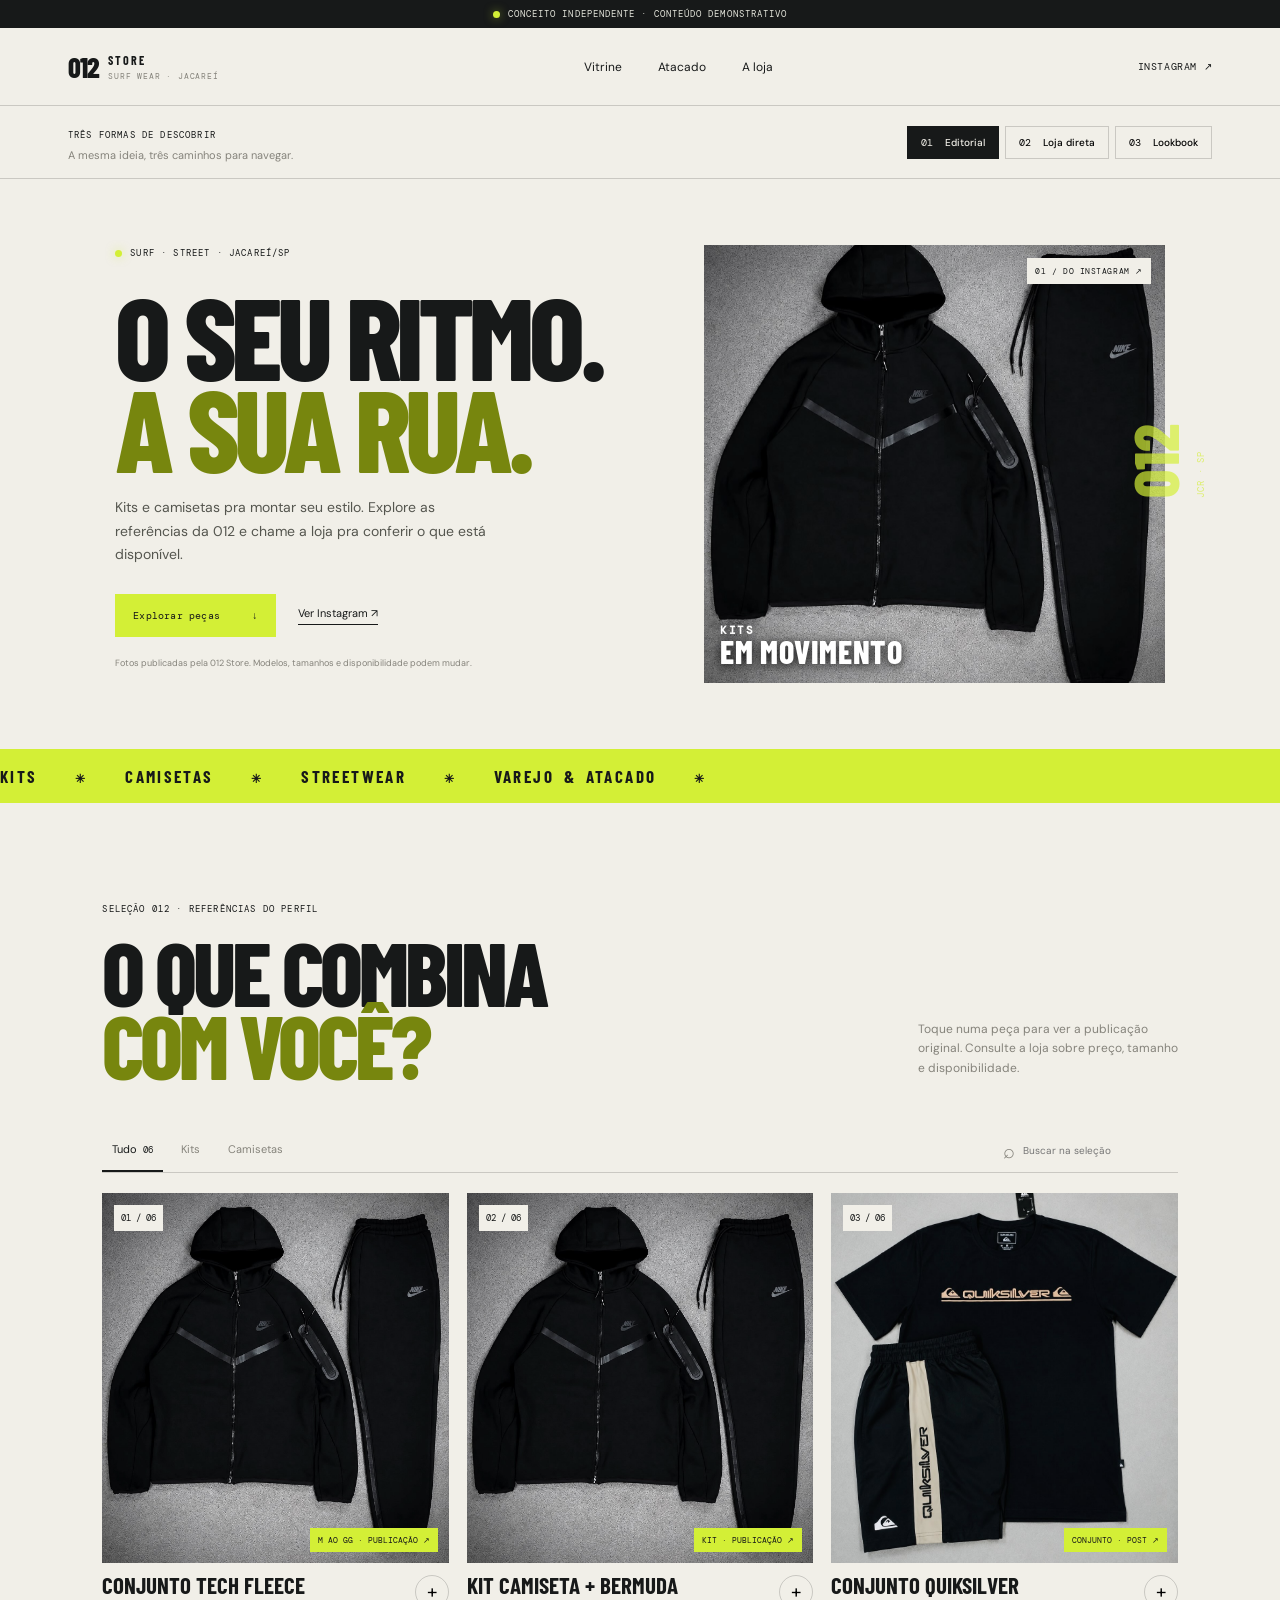
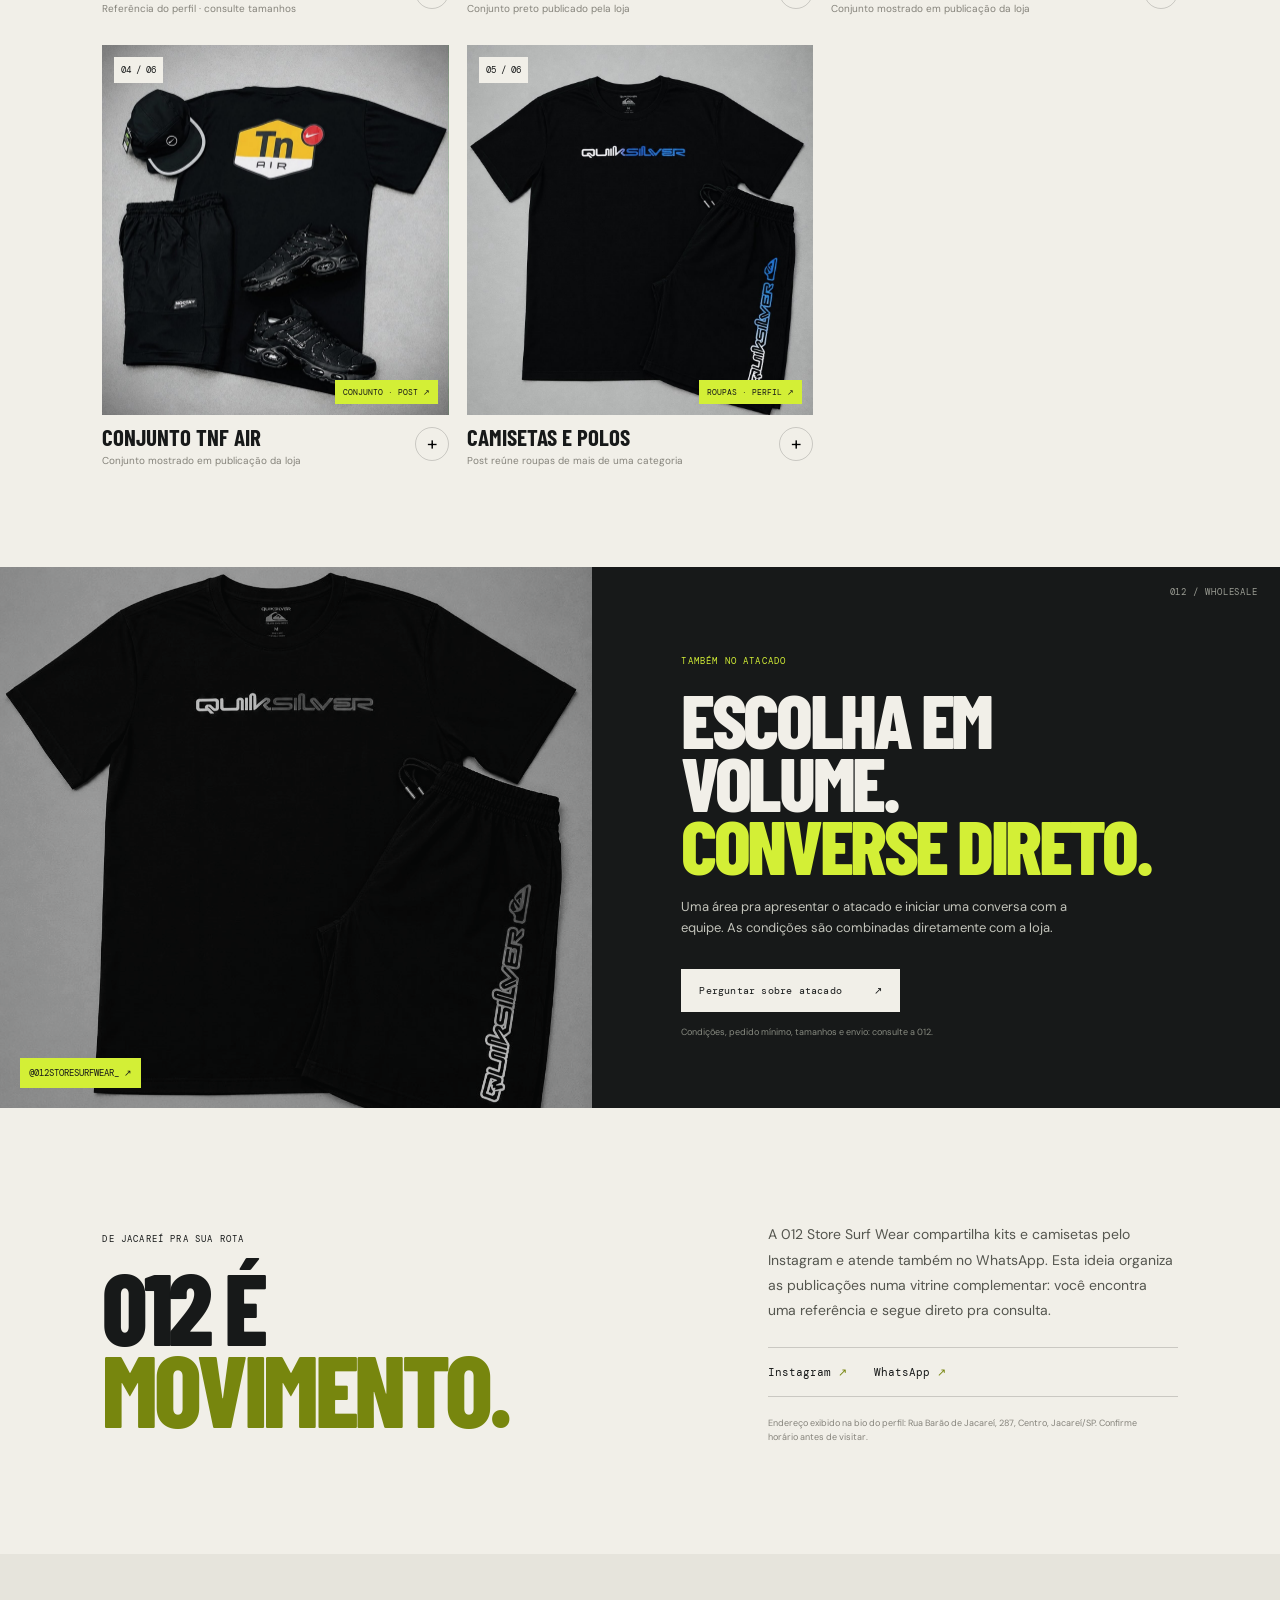
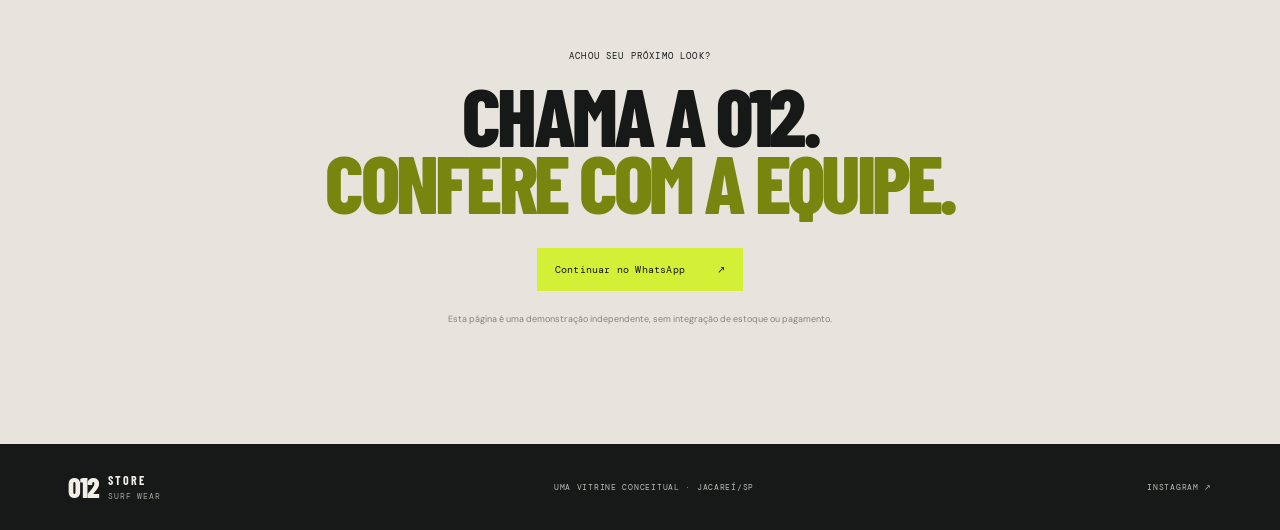
==== index.html @ 472a4f34 "Create 012 Store surfwear concept" ====
<!doctype html>
<html lang="pt-BR" data-design="editorial">
<head>
<meta charset="utf-8"><meta name="viewport" content="width=device-width, initial-scale=1"><meta name="theme-color" content="#171919"><meta name="description" content="Uma vitrine conceitual e independente para a 012 Store Surf Wear, Jacareí.">
<title>012 Store — vista a rua do seu jeito</title>
<link rel="preconnect" href="https://fonts.googleapis.com"><link rel="preconnect" href="https://fonts.gstatic.com" crossorigin><link href="https://fonts.googleapis.com/css2?family=Barlow+Condensed:wght@500;600;700;800;900&family=DM+Mono:wght@400;500&family=DM+Sans:wght@400;500;600;700&display=swap" rel="stylesheet">
<link rel="stylesheet" href="styles.css"><script src="app.js" defer></script>
</head>
<body>
<a class="skip" href="#vitrine">Pular para a vitrine</a>
<div class="concept-bar"><span class="signal"></span> CONCEITO INDEPENDENTE · CONTEÚDO DEMONSTRATIVO</div>
<header class="topbar"><a class="brand" href="#topo" aria-label="012 Store, início"><span class="brand-symbol">012</span><span><b>STORE</b><small>SURF WEAR · JACAREÍ</small></span></a><nav aria-label="Navegação principal"><a href="#vitrine">Vitrine</a><a href="#atacado">Atacado</a><a href="#loja">A loja</a></nav><a class="header-link" href="https://www.instagram.com/012storesurfwear_/" target="_blank" rel="noopener">INSTAGRAM ↗</a></header>
<main id="topo">
 <section class="design-switch" aria-label="Escolha uma estrutura visual"><div><span class="eyebrow">TRÊS FORMAS DE DESCOBRIR</span><p>A mesma ideia, três caminhos para navegar.</p></div><div class="switches" role="group" aria-label="Direções visuais"><button class="switch is-active" data-design-choice="editorial" aria-pressed="true">01 <span>Editorial</span></button><button class="switch" data-design-choice="loja" aria-pressed="false">02 <span>Loja direta</span></button><button class="switch" data-design-choice="lookbook" aria-pressed="false">03 <span>Lookbook</span></button></div></section>
 <section class="hero" aria-labelledby="title"><div class="hero-copy"><p class="eyebrow"><span class="signal"></span> SURF · STREET · JACAREÍ/SP</p><h1 id="title">O seu ritmo.<br><em>A sua rua.</em></h1><p class="intro">Kits e camisetas pra montar seu estilo. Explore as referências da 012 e chame a loja pra conferir o que está disponível.</p><div class="hero-actions"><a class="button primary" href="#vitrine">Explorar peças <span>↓</span></a><a class="text-link" href="https://www.instagram.com/012storesurfwear_/" target="_blank" rel="noopener">Ver Instagram ↗</a></div><p class="small-note">Fotos publicadas pela 012 Store. Modelos, tamanhos e disponibilidade podem mudar.</p></div><a class="hero-photo photo-link" href="https://www.instagram.com/012storesurfwear_/p/DdZj5CNGlZv/" target="_blank" rel="noopener" aria-label="Ver publicação original dos kits no Instagram"><img src="assets/kit-preto-01.jpg" alt="Conjunto preto de camiseta e bermuda publicado no Instagram da 012 Store" fetchpriority="high"><span class="photo-index">01 / DO INSTAGRAM ↗</span><span class="photo-caption">KITS<br><b>EM MOVIMENTO</b></span></a><div class="hero-stamp">012<br><span>JCR · SP</span></div></section>
 <section class="marquee" aria-label="Categorias"><div>KITS <i>✳</i> CAMISETAS <i>✳</i> STREETWEAR <i>✳</i> VAREJO & ATACADO <i>✳</i>&nbsp;</div></section>
 <section class="catalog section" id="vitrine"><div class="section-head"><div><p class="eyebrow">SELEÇÃO 012 · REFERÊNCIAS DO PERFIL</p><h2>O que combina<br><em>com você?</em></h2></div><p class="section-aside">Toque numa peça para ver a publicação original. Consulte a loja sobre preço, tamanho e disponibilidade.</p></div><div class="filters"><div class="filter-tabs" role="group" aria-label="Filtrar por categoria"><button class="filter is-active" data-filter="all" aria-pressed="true">Tudo <span>06</span></button><button class="filter" data-filter="kit" aria-pressed="false">Kits</button><button class="filter" data-filter="camiseta" aria-pressed="false">Camisetas</button></div><label class="search"><span aria-hidden="true">⌕</span><input id="search" type="search" placeholder="Buscar na seleção" aria-label="Buscar peças"></label></div><div class="product-grid" id="products"></div><p class="empty" hidden>Nenhuma peça encontrada nessa busca.</p></section>
 <section class="wholesale" id="atacado"><div class="wholesale-image"><img src="assets/detalhe-kit-01.jpg" alt="Peça publicada pela 012 Store no Instagram" loading="lazy"><a href="https://www.instagram.com/012storesurfwear_/" target="_blank" rel="noopener">@012STORESURFWEAR_ ↗</a></div><div class="wholesale-copy"><p class="eyebrow">TAMBÉM NO ATACADO</p><h2>Escolha em volume.<br><em>Converse direto.</em></h2><p>Uma área pra apresentar o atacado e iniciar uma conversa com a equipe. As condições são combinadas diretamente com a loja.</p><a class="button light" href="https://wa.me/5512992323004?text=Oi%2C%20vim%20pela%20vitrine%20da%20012%20Store%20e%20queria%20saber%20sobre%20atacado." target="_blank" rel="noopener">Perguntar sobre atacado <span>↗</span></a><small>Condições, pedido mínimo, tamanhos e envio: consulte a 012.</small></div><span class="wholesale-index">012 / WHOLESALE</span></section>
 <section class="about section" id="loja"><div><p class="eyebrow">DE JACAREÍ PRA SUA ROTA</p><h2>012 é<br><em>movimento.</em></h2></div><div class="about-copy"><p>A 012 Store Surf Wear compartilha kits e camisetas pelo Instagram e atende também no WhatsApp. Esta ideia organiza as publicações numa vitrine complementar: você encontra uma referência e segue direto pra consulta.</p><div class="about-links"><a href="https://www.instagram.com/012storesurfwear_/" target="_blank" rel="noopener">Instagram <span>↗</span></a><a href="https://wa.me/5512992323004" target="_blank" rel="noopener">WhatsApp <span>↗</span></a></div><p class="small-note">Endereço exibido na bio do perfil: Rua Barão de Jacareí, 287, Centro, Jacareí/SP. Confirme horário antes de visitar.</p></div></section>
 <section class="closing"><p class="eyebrow">ACHOU SEU PRÓXIMO LOOK?</p><h2>Chama a 012.<br><em>Confere com a equipe.</em></h2><a class="button primary" href="https://wa.me/5512992323004?text=Oi%2C%20vim%20pela%20vitrine%20da%20012%20Store." target="_blank" rel="noopener">Continuar no WhatsApp <span>↗</span></a><p>Esta página é uma demonstração independente, sem integração de estoque ou pagamento.</p></section>
</main><footer class="footer"><a class="brand" href="#topo"><span class="brand-symbol">012</span><span><b>STORE</b><small>SURF WEAR</small></span></a><span>UMA VITRINE CONCEITUAL · JACAREÍ/SP</span><a href="https://www.instagram.com/012storesurfwear_/" target="_blank" rel="noopener">INSTAGRAM ↗</a></footer>
<div class="selection-bar" id="selection" hidden><span><b id="selection-count">0</b> referências selecionadas</span><button id="clear-selection" type="button">Limpar</button><a id="selection-link" href="https://wa.me/5512992323004" target="_blank" rel="noopener">Consultar no WhatsApp ↗</a></div>
</body></html>
---- styles.css ----
:root{--ink:#171919;--paper:#f1efe8;--muted:#85837b;--lime:#d3ef36;--line:rgba(23,25,25,.18);--sans:'DM Sans',sans-serif;--cond:'Barlow Condensed',sans-serif;--mono:'DM Mono',monospace}*{box-sizing:border-box}html{scroll-behavior:smooth}body{margin:0;background:var(--paper);color:var(--ink);font-family:var(--sans)}a{color:inherit;text-decoration:none}button,input{font:inherit}.skip{position:absolute;top:-80px;left:12px;padding:12px;background:var(--lime);z-index:9}.skip:focus{top:12px}.concept-bar{height:28px;background:var(--ink);color:#e5e6dc;display:flex;align-items:center;justify-content:center;gap:8px;font:9px var(--mono);letter-spacing:.12em}.signal{display:inline-block;width:7px;height:7px;background:var(--lime);border-radius:50%;box-shadow:0 0 10px #d3ef3680}.topbar{height:78px;padding:0 5.3vw;display:flex;align-items:center;justify-content:space-between;border-bottom:1px solid var(--line)}.brand{display:flex;align-items:center;gap:10px}.brand-symbol{font:800 28px var(--cond);letter-spacing:-.04em}.brand b{display:block;font:700 12px var(--cond);letter-spacing:.16em}.brand small{display:block;font:8px var(--mono);letter-spacing:.1em;color:var(--muted);margin-top:4px}.topbar nav{display:flex;gap:36px;font-size:12px}.topbar nav a:hover,.header-link:hover{color:#72820e}.header-link{font:10px var(--mono);letter-spacing:.06em}.design-switch{padding:16px 5.3vw;display:flex;align-items:center;justify-content:space-between;border-bottom:1px solid var(--line)}.eyebrow{font:9px var(--mono);letter-spacing:.13em;margin:0;text-transform:uppercase}.design-switch p{margin:5px 0 0;color:var(--muted);font-size:11px}.switches{display:flex;gap:6px}.switch{border:1px solid var(--line);background:transparent;padding:9px 13px;font:10px var(--mono);cursor:pointer}.switch span{font:500 10px var(--sans);margin-left:6px}.switch:hover,.switch.is-active{background:var(--ink);color:var(--paper);border-color:var(--ink)}.hero{min-height:570px;padding:55px 9vw 56px;position:relative;display:grid;grid-template-columns:1fr .9fr;gap:6vw;align-items:center;overflow:hidden}.hero-copy{max-width:535px;z-index:1}.hero-copy>.eyebrow{display:flex;align-items:center;gap:8px}.hero h1,.section h2,.wholesale h2,.closing h2{font:800 clamp(68px,9.1vw,132px)/.79 var(--cond);letter-spacing:-.045em;text-transform:uppercase;margin:30px 0 23px}.hero h1 em,.section h2 em,.wholesale h2 em,.closing h2 em{font-style:normal;color:#77860e}.intro{max-width:380px;color:#55564f;line-height:1.65;font-size:14px}.hero-actions{display:flex;align-items:center;gap:22px;margin-top:28px}.button{display:inline-flex;align-items:center;gap:32px;padding:15px 18px;font:10px var(--mono);letter-spacing:.02em;transition:transform .2s,background .2s}.button:hover{transform:translateY(-2px)}.primary{background:var(--lime);color:var(--ink)}.primary:hover{background:#e0f665}.text-link{font-size:11px;border-bottom:1px solid var(--ink);padding-bottom:4px}.small-note{font-size:9px;color:var(--muted);line-height:1.55;max-width:390px;margin-top:20px}.hero-photo{height:438px;max-width:100%;position:relative;background:#d9d7d0;display:block;overflow:hidden}.hero-photo img{width:100%;height:100%;object-fit:cover;object-position:center 46%;display:block;filter:saturate(.75)}.photo-index{position:absolute;right:14px;top:13px;background:var(--paper);padding:8px;font:8px var(--mono);letter-spacing:.07em}.photo-caption{position:absolute;bottom:16px;left:16px;color:#fff;text-shadow:0 2px 12px #000;font:600 11px var(--mono);letter-spacing:.15em}.photo-caption b{font:800 32px/.9 var(--cond);letter-spacing:.02em}.hero-stamp{position:absolute;right:4.4vw;top:245px;font:800 62px/.75 var(--cond);color:#d3ef36b0;writing-mode:vertical-rl;transform:rotate(180deg);pointer-events:none}.hero-stamp span{font:9px var(--mono);letter-spacing:.1em}.marquee{height:54px;background:var(--lime);display:flex;align-items:center;overflow:hidden;white-space:nowrap}.marquee div{font:700 17px var(--cond);letter-spacing:.14em;word-spacing:.25em;animation:marquee 28s linear infinite}.marquee i{font-style:normal;margin:0 28px;font-size:12px}@keyframes marquee{to{transform:translateX(-25%)}}.section{padding:100px 8vw}.section-head{display:flex;align-items:end;justify-content:space-between;gap:40px}.section h2,.wholesale h2,.closing h2{font-size:clamp(56px,7vw,91px);line-height:.82;margin:20px 0 0}.section-aside{max-width:260px;color:var(--muted);font-size:12px;line-height:1.65;margin-bottom:3px}.filters{display:flex;justify-content:space-between;align-items:center;margin:48px 0 20px;border-bottom:1px solid var(--line)}.filter-tabs{display:flex;gap:8px}.filter{background:none;border:0;padding:12px 10px 14px;color:var(--muted);font:11px var(--sans);border-bottom:2px solid transparent;cursor:pointer}.filter span{font:9px var(--mono);margin-left:3px}.filter:hover,.filter.is-active{color:var(--ink);border-color:var(--ink)}.search{display:flex;align-items:center;gap:8px;color:var(--muted);font-size:20px}.search input{width:155px;border:0;background:none;outline:0;font-size:10px;padding:9px 0}.product-grid{display:grid;grid-template-columns:repeat(3,minmax(0,1fr));gap:30px 18px}.product-card{min-width:0}.product-image{display:block;position:relative;height:370px;background:#dbd9d2;overflow:hidden}.product-image img{width:100%;height:100%;object-fit:cover;transition:transform .6s cubic-bezier(.2,.7,.2,1);filter:saturate(.77)}.product-card:hover .product-image img{transform:scale(1.04)}.product-number{position:absolute;top:12px;left:12px;background:var(--paper);font:9px var(--mono);padding:7px}.product-source{position:absolute;right:11px;bottom:11px;background:var(--lime);font:8px var(--mono);padding:7px 8px}.product-meta{display:flex;justify-content:space-between;align-items:start;padding-top:12px}.product-meta h3{font:700 23px/.95 var(--cond);text-transform:uppercase;margin:0 0 5px}.product-meta p{font-size:10px;color:var(--muted);margin:0}.add{border:1px solid var(--line);background:transparent;width:34px;height:34px;border-radius:50%;font-size:19px;cursor:pointer}.add:hover,.add.is-added{background:var(--lime);border-color:var(--lime)}.empty{color:var(--muted);padding:30px 0}.wholesale{background:var(--ink);color:var(--paper);display:grid;grid-template-columns:.86fr 1fr;min-height:500px;position:relative}.wholesale-image{position:relative;min-height:500px;overflow:hidden}.wholesale-image img{width:100%;height:100%;position:absolute;object-fit:cover;filter:grayscale(1) contrast(1.05);opacity:.74}.wholesale-image a{position:absolute;bottom:20px;left:20px;background:var(--lime);color:var(--ink);padding:9px;font:9px var(--mono)}.wholesale-copy{padding:88px 8vw 70px 7vw;align-self:center}.wholesale-copy .eyebrow{color:var(--lime)}.wholesale h2{font-size:clamp(54px,6vw,80px);margin:20px 0}.wholesale h2 em{color:var(--lime)}.wholesale-copy>p:not(.eyebrow){max-width:390px;color:#c3c4bb;font-size:13px;line-height:1.65}.light{background:var(--paper);color:var(--ink);margin-top:18px}.wholesale-copy small{display:block;color:#888b81;font-size:9px;margin-top:14px}.wholesale-index{position:absolute;right:22px;top:19px;color:#9b9d94;font:9px var(--mono);letter-spacing:.1em}.about{display:grid;grid-template-columns:1fr .8fr;gap:12vw;align-items:center}.about h2{font-size:clamp(65px,8vw,100px)}.about-copy>p:first-child{font-size:14px;line-height:1.8;color:#55564f}.about-links{display:flex;gap:27px;border-top:1px solid var(--line);border-bottom:1px solid var(--line);padding:17px 0;margin-top:24px}.about-links a{font:11px var(--mono)}.about-links span{color:#77860e}.closing{text-align:center;padding:96px 20px 110px;background:#e6e4dc}.closing h2{margin:19px 0 28px;font-size:clamp(52px,7vw,82px)}.closing .button{margin-top:5px}.closing>p:last-child{font-size:9px;color:var(--muted);margin-top:22px}.footer{min-height:86px;background:var(--ink);color:var(--paper);padding:17px 5.3vw;display:flex;justify-content:space-between;align-items:center}.footer .brand small{color:#a2a39c}.footer>span,.footer>a:last-child{font:8px var(--mono);letter-spacing:.09em;color:#b9bbb3}.selection-bar{position:fixed;z-index:5;left:50%;bottom:18px;transform:translateX(-50%);background:var(--ink);color:var(--paper);padding:10px 12px 10px 18px;display:flex;align-items:center;gap:20px;box-shadow:0 8px 32px #1114;font-size:10px;white-space:nowrap}.selection-bar[hidden]{display:none}.selection-bar button{border:0;background:none;color:#bec0b6;font-size:10px;cursor:pointer}.selection-bar a{background:var(--lime);color:var(--ink);padding:12px 14px;font:9px var(--mono)}
html[data-design="loja"]{--paper:#f4f4f2;--lime:#c8ef00}html[data-design="loja"] .hero{grid-template-columns:.78fr 1.22fr;min-height:460px;padding:38px 7vw;gap:3vw}html[data-design="loja"] .hero h1{font-size:clamp(59px,7vw,95px);margin:20px 0}html[data-design="loja"] .hero-photo{height:365px;order:2}html[data-design="loja"] .hero-photo img{object-position:center 45%}html[data-design="loja"] .hero-stamp{display:none}html[data-design="loja"] .product-grid{grid-template-columns:repeat(4,minmax(0,1fr));gap:14px}html[data-design="loja"] .product-image{height:300px}html[data-design="loja"] .product-meta h3{font-size:19px}html[data-design="loja"] .wholesale{grid-template-columns:1.2fr .8fr}html[data-design="loja"] .wholesale-copy{padding:60px 5vw}html[data-design="lookbook"]{--paper:#111414;--ink:#f2f0e9;--muted:#a0a299;--line:rgba(242,240,233,.2);--lime:#ccef22}html[data-design="lookbook"] .topbar,html[data-design="lookbook"] .design-switch{border-color:var(--line)}html[data-design="lookbook"] .design-switch p,html[data-design="lookbook"] .intro,html[data-design="lookbook"] .section-aside,html[data-design="lookbook"] .about-copy>p:first-child{color:#b8bab1}html[data-design="lookbook"] .switch{border-color:var(--line);color:#ddd}html[data-design="lookbook"] .switch.is-active{background:var(--lime);border-color:var(--lime);color:var(--ink)}html[data-design="lookbook"] .hero{grid-template-columns:.8fr 1.2fr;min-height:660px;background:radial-gradient(ellipse at 80% 40%,#343a31 0,transparent 55%)}html[data-design="lookbook"] .hero-photo{height:550px;transform:rotate(2deg)}html[data-design="lookbook"] .hero h1 em,html[data-design="lookbook"] .section h2 em,html[data-design="lookbook"] .about h2 em,html[data-design="lookbook"] .closing h2 em{color:var(--lime)}html[data-design="lookbook"] .catalog{background:#191d1b}html[data-design="lookbook"] .product-grid{grid-template-columns:1fr 1fr;gap:48px 22px}html[data-design="lookbook"] .product-card:nth-child(3n+2){transform:translateY(72px)}html[data-design="lookbook"] .product-image{height:540px;background:#252a25}html[data-design="lookbook"] .product-card:nth-child(3n+2) .product-image{height:430px}html[data-design="lookbook"] .filter{color:#aaaca4}html[data-design="lookbook"] .filter.is-active{color:var(--lime);border-color:var(--lime)}html[data-design="lookbook"] .add{border-color:var(--line);color:var(--paper)}html[data-design="lookbook"] .add.is-added{color:var(--ink)}html[data-design="lookbook"] .wholesale{background:#222723}html[data-design="lookbook"] .about{padding-top:145px;padding-bottom:145px}html[data-design="lookbook"] .about-links{border-color:var(--line)}html[data-design="lookbook"] .about-links a{color:var(--paper)}html[data-design="lookbook"] .closing{background:#d5ed2f;color:#111414}html[data-design="lookbook"] .closing h2 em{color:#465300}html[data-design="lookbook"] .closing>p:last-child{color:#4e541f}
@media(max-width:780px){.topbar{height:66px;padding:0 5vw}.topbar nav{display:none}.design-switch{padding:13px 5vw;align-items:flex-start;gap:10px;flex-direction:column}.switches{width:100%}.switch{flex:1;padding:9px 5px;font-size:8px}.switch span{font-size:9px;margin-left:3px}.hero{padding:43px 6vw 37px;grid-template-columns:1fr;gap:24px;min-height:auto}.hero h1{font-size:clamp(69px,18vw,112px);margin:23px 0 18px}.intro{font-size:13px}.hero-photo{height:min(112vw,520px);width:100%}.hero-stamp{right:4vw;top:43%;font-size:48px}.section{padding:75px 6vw}.section-head{align-items:start;flex-direction:column;gap:14px}.section h2{font-size:70px}.section-aside{max-width:370px}.filters{margin:34px 0 18px;align-items:flex-end}.filter-tabs{gap:2px}.filter{font-size:10px;padding:11px 6px 12px}.search input{width:107px;font-size:9px}.product-grid{grid-template-columns:repeat(2,minmax(0,1fr));gap:25px 10px}.product-image{height:65vw;max-height:390px}.product-meta h3{font-size:21px}.product-meta p{font-size:9px}.add{width:30px;height:30px}.wholesale{grid-template-columns:1fr}.wholesale-image{min-height:83vw;max-height:430px}.wholesale-copy{padding:52px 7vw 57px}.wholesale h2{font-size:65px}.about{grid-template-columns:1fr;gap:24px}.about h2{font-size:80px}.closing{padding:76px 18px}.closing h2{font-size:57px}.footer{padding:18px 5vw;gap:10px;flex-wrap:wrap}.footer>span{display:none}.selection-bar{width:calc(100% - 22px);bottom:10px;justify-content:space-between;gap:8px;font-size:9px}.selection-bar a{padding:12px 9px;font-size:8px}}@media(max-width:420px){.hero-actions{gap:14px}.button{gap:18px;padding:14px}.switch{font-size:7px}.switch span{font-size:8px}.product-image{height:69vw}.product-meta h3{font-size:18px}.product-meta p{font-size:8px}.search input{width:90px}.closing h2{font-size:49px}.selection-bar{font-size:8px}.selection-bar a{font-size:7px}}@media(prefers-reduced-motion:reduce){*,*::before,*::after{scroll-behavior:auto!important;animation-duration:.01ms!important;animation-iteration-count:1!important;transition-duration:.01ms!important}}
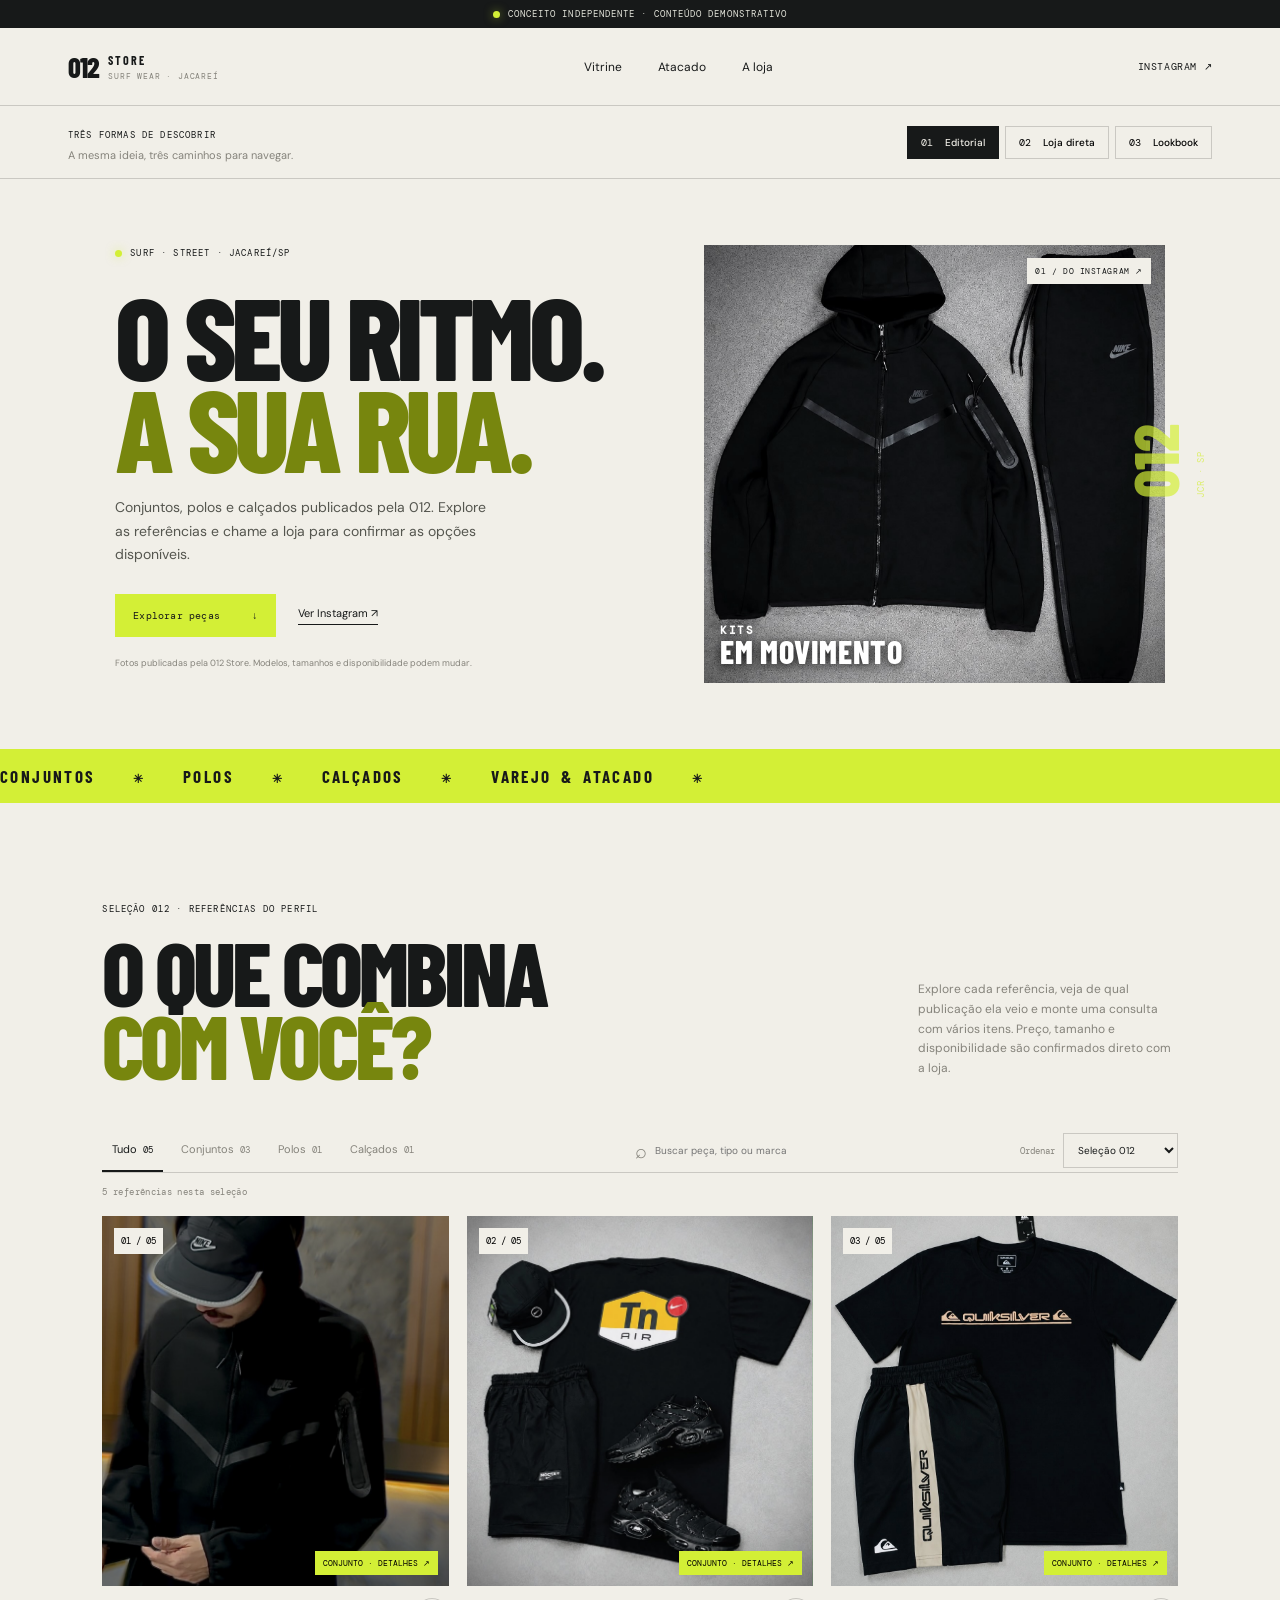
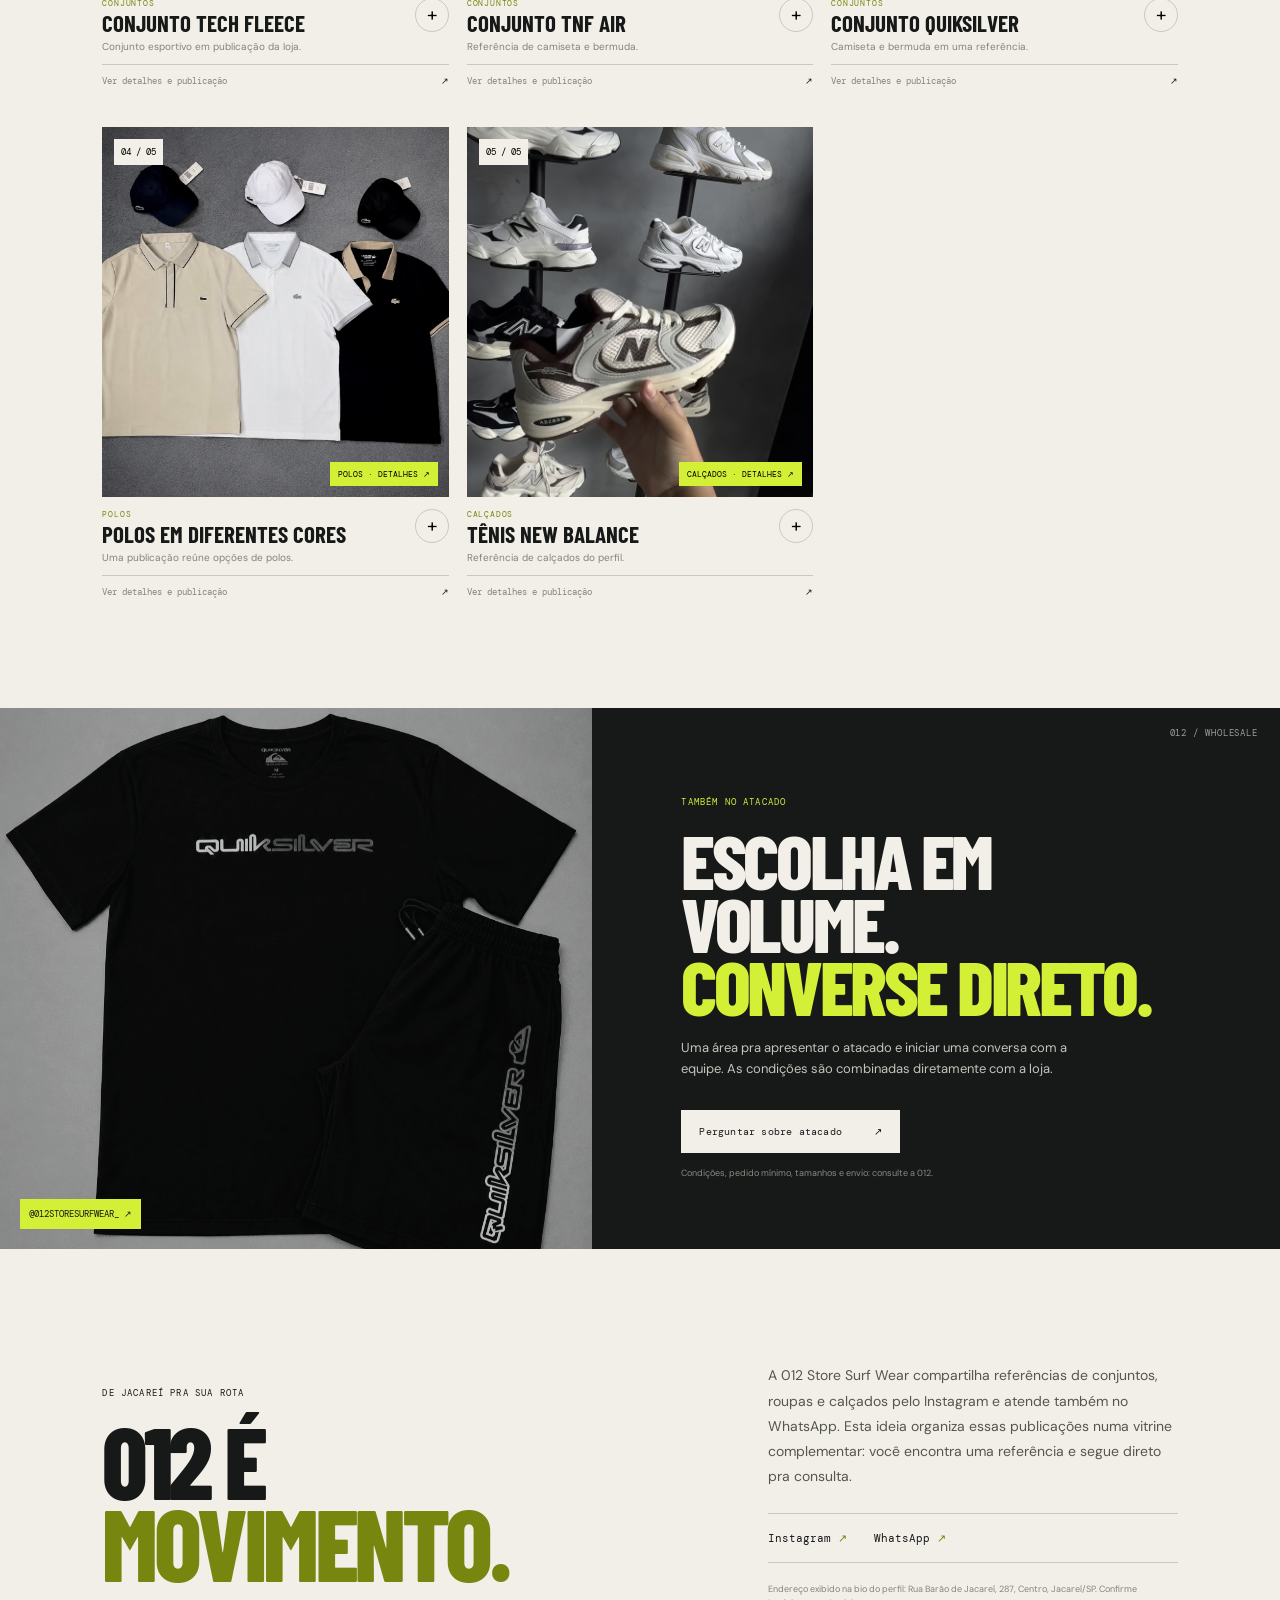
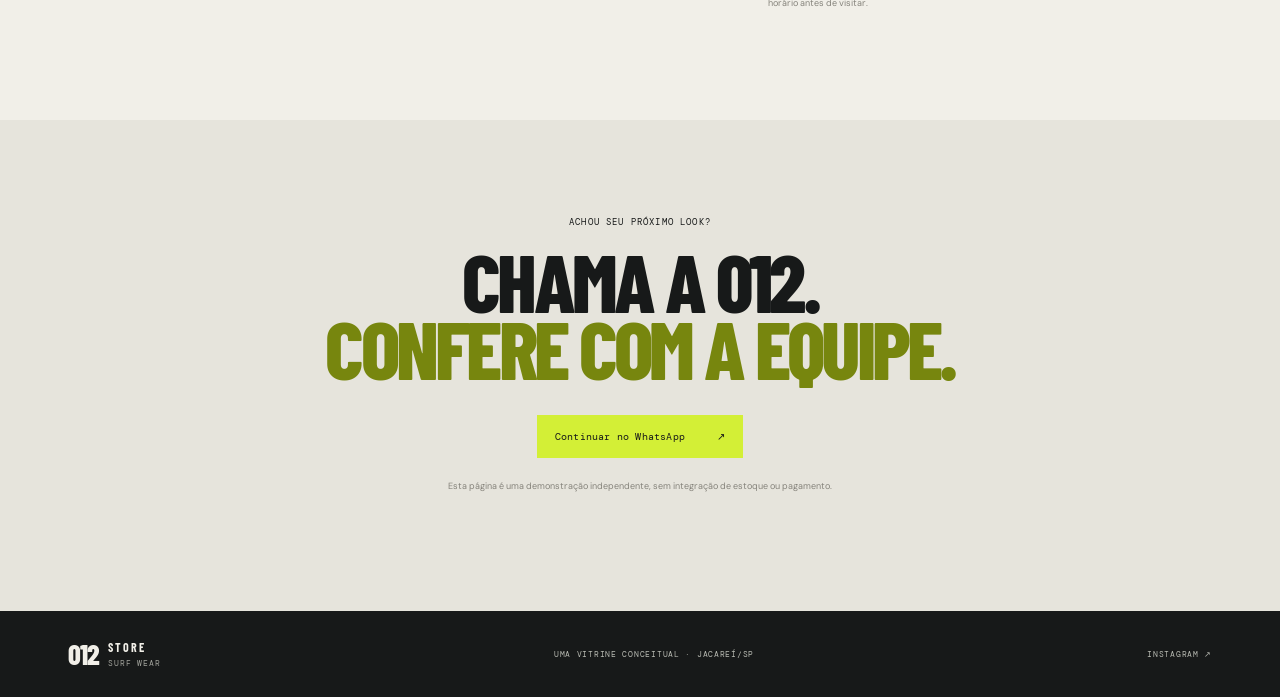
==== commit 4aa4109d: "Expand 012 Store catalog with distinct product references" ====
--- a/index.html
+++ b/index.html
@@ -4,7 +4,7 @@
 <meta charset="utf-8"><meta name="viewport" content="width=device-width, initial-scale=1"><meta name="theme-color" content="#171919"><meta name="description" content="Uma vitrine conceitual e independente para a 012 Store Surf Wear, Jacareí.">
 <title>012 Store — vista a rua do seu jeito</title>
 <link rel="preconnect" href="https://fonts.googleapis.com"><link rel="preconnect" href="https://fonts.gstatic.com" crossorigin><link href="https://fonts.googleapis.com/css2?family=Barlow+Condensed:wght@500;600;700;800;900&family=DM+Mono:wght@400;500&family=DM+Sans:wght@400;500;600;700&display=swap" rel="stylesheet">
-<link rel="stylesheet" href="styles.css"><script src="app.js" defer></script>
+<link rel="stylesheet" href="styles.css"><link rel="stylesheet" href="catalog.css"><script src="app.js" defer></script>
 </head>
 <body>
 <a class="skip" href="#vitrine">Pular para a vitrine</a>
@@ -12,13 +12,14 @@
 <header class="topbar"><a class="brand" href="#topo" aria-label="012 Store, início"><span class="brand-symbol">012</span><span><b>STORE</b><small>SURF WEAR · JACAREÍ</small></span></a><nav aria-label="Navegação principal"><a href="#vitrine">Vitrine</a><a href="#atacado">Atacado</a><a href="#loja">A loja</a></nav><a class="header-link" href="https://www.instagram.com/012storesurfwear_/" target="_blank" rel="noopener">INSTAGRAM ↗</a></header>
 <main id="topo">
  <section class="design-switch" aria-label="Escolha uma estrutura visual"><div><span class="eyebrow">TRÊS FORMAS DE DESCOBRIR</span><p>A mesma ideia, três caminhos para navegar.</p></div><div class="switches" role="group" aria-label="Direções visuais"><button class="switch is-active" data-design-choice="editorial" aria-pressed="true">01 <span>Editorial</span></button><button class="switch" data-design-choice="loja" aria-pressed="false">02 <span>Loja direta</span></button><button class="switch" data-design-choice="lookbook" aria-pressed="false">03 <span>Lookbook</span></button></div></section>
- <section class="hero" aria-labelledby="title"><div class="hero-copy"><p class="eyebrow"><span class="signal"></span> SURF · STREET · JACAREÍ/SP</p><h1 id="title">O seu ritmo.<br><em>A sua rua.</em></h1><p class="intro">Kits e camisetas pra montar seu estilo. Explore as referências da 012 e chame a loja pra conferir o que está disponível.</p><div class="hero-actions"><a class="button primary" href="#vitrine">Explorar peças <span>↓</span></a><a class="text-link" href="https://www.instagram.com/012storesurfwear_/" target="_blank" rel="noopener">Ver Instagram ↗</a></div><p class="small-note">Fotos publicadas pela 012 Store. Modelos, tamanhos e disponibilidade podem mudar.</p></div><a class="hero-photo photo-link" href="https://www.instagram.com/012storesurfwear_/p/DdZj5CNGlZv/" target="_blank" rel="noopener" aria-label="Ver publicação original dos kits no Instagram"><img src="assets/kit-preto-01.jpg" alt="Conjunto preto de camiseta e bermuda publicado no Instagram da 012 Store" fetchpriority="high"><span class="photo-index">01 / DO INSTAGRAM ↗</span><span class="photo-caption">KITS<br><b>EM MOVIMENTO</b></span></a><div class="hero-stamp">012<br><span>JCR · SP</span></div></section>
- <section class="marquee" aria-label="Categorias"><div>KITS <i>✳</i> CAMISETAS <i>✳</i> STREETWEAR <i>✳</i> VAREJO & ATACADO <i>✳</i>&nbsp;</div></section>
- <section class="catalog section" id="vitrine"><div class="section-head"><div><p class="eyebrow">SELEÇÃO 012 · REFERÊNCIAS DO PERFIL</p><h2>O que combina<br><em>com você?</em></h2></div><p class="section-aside">Toque numa peça para ver a publicação original. Consulte a loja sobre preço, tamanho e disponibilidade.</p></div><div class="filters"><div class="filter-tabs" role="group" aria-label="Filtrar por categoria"><button class="filter is-active" data-filter="all" aria-pressed="true">Tudo <span>06</span></button><button class="filter" data-filter="kit" aria-pressed="false">Kits</button><button class="filter" data-filter="camiseta" aria-pressed="false">Camisetas</button></div><label class="search"><span aria-hidden="true">⌕</span><input id="search" type="search" placeholder="Buscar na seleção" aria-label="Buscar peças"></label></div><div class="product-grid" id="products"></div><p class="empty" hidden>Nenhuma peça encontrada nessa busca.</p></section>
+ <section class="hero" aria-labelledby="title"><div class="hero-copy"><p class="eyebrow"><span class="signal"></span> SURF · STREET · JACAREÍ/SP</p><h1 id="title">O seu ritmo.<br><em>A sua rua.</em></h1><p class="intro">Conjuntos, polos e calçados publicados pela 012. Explore as referências e chame a loja para confirmar as opções disponíveis.</p><div class="hero-actions"><a class="button primary" href="#vitrine">Explorar peças <span>↓</span></a><a class="text-link" href="https://www.instagram.com/012storesurfwear_/" target="_blank" rel="noopener">Ver Instagram ↗</a></div><p class="small-note">Fotos publicadas pela 012 Store. Modelos, tamanhos e disponibilidade podem mudar.</p></div><a class="hero-photo photo-link" href="https://www.instagram.com/012storesurfwear_/p/DdZj5CNGlZv/" target="_blank" rel="noopener" aria-label="Ver publicação original dos kits no Instagram"><img src="assets/kit-preto-01.jpg" alt="Conjunto preto de camiseta e bermuda publicado no Instagram da 012 Store" fetchpriority="high"><span class="photo-index">01 / DO INSTAGRAM ↗</span><span class="photo-caption">KITS<br><b>EM MOVIMENTO</b></span></a><div class="hero-stamp">012<br><span>JCR · SP</span></div></section>
+ <section class="marquee" aria-label="Categorias"><div>CONJUNTOS <i>✳</i> POLOS <i>✳</i> CALÇADOS <i>✳</i> VAREJO & ATACADO <i>✳</i>&nbsp;</div></section>
+ <section class="catalog section" id="vitrine"><div class="section-head"><div><p class="eyebrow">SELEÇÃO 012 · REFERÊNCIAS DO PERFIL</p><h2>O que combina<br><em>com você?</em></h2></div><p class="section-aside">Explore cada referência, veja de qual publicação ela veio e monte uma consulta com vários itens. Preço, tamanho e disponibilidade são confirmados direto com a loja.</p></div><div class="filters"><div class="filter-tabs" role="group" aria-label="Filtrar por categoria" id="category-filters"></div><label class="search"><span aria-hidden="true">⌕</span><input id="search" type="search" placeholder="Buscar peça, tipo ou marca" aria-label="Buscar no catálogo"></label><label class="sort-label" for="sort">Ordenar<select id="sort"><option value="featured">Seleção 012</option><option value="az">Nome A–Z</option><option value="za">Nome Z–A</option></select></label></div><p class="result-count" id="result-count" aria-live="polite"></p><div class="product-grid" id="products"></div><p class="empty" hidden>Nenhuma referência encontrada. Tente outra busca ou categoria.</p></section>
  <section class="wholesale" id="atacado"><div class="wholesale-image"><img src="assets/detalhe-kit-01.jpg" alt="Peça publicada pela 012 Store no Instagram" loading="lazy"><a href="https://www.instagram.com/012storesurfwear_/" target="_blank" rel="noopener">@012STORESURFWEAR_ ↗</a></div><div class="wholesale-copy"><p class="eyebrow">TAMBÉM NO ATACADO</p><h2>Escolha em volume.<br><em>Converse direto.</em></h2><p>Uma área pra apresentar o atacado e iniciar uma conversa com a equipe. As condições são combinadas diretamente com a loja.</p><a class="button light" href="https://wa.me/5512992323004?text=Oi%2C%20vim%20pela%20vitrine%20da%20012%20Store%20e%20queria%20saber%20sobre%20atacado." target="_blank" rel="noopener">Perguntar sobre atacado <span>↗</span></a><small>Condições, pedido mínimo, tamanhos e envio: consulte a 012.</small></div><span class="wholesale-index">012 / WHOLESALE</span></section>
- <section class="about section" id="loja"><div><p class="eyebrow">DE JACAREÍ PRA SUA ROTA</p><h2>012 é<br><em>movimento.</em></h2></div><div class="about-copy"><p>A 012 Store Surf Wear compartilha kits e camisetas pelo Instagram e atende também no WhatsApp. Esta ideia organiza as publicações numa vitrine complementar: você encontra uma referência e segue direto pra consulta.</p><div class="about-links"><a href="https://www.instagram.com/012storesurfwear_/" target="_blank" rel="noopener">Instagram <span>↗</span></a><a href="https://wa.me/5512992323004" target="_blank" rel="noopener">WhatsApp <span>↗</span></a></div><p class="small-note">Endereço exibido na bio do perfil: Rua Barão de Jacareí, 287, Centro, Jacareí/SP. Confirme horário antes de visitar.</p></div></section>
+ <section class="about section" id="loja"><div><p class="eyebrow">DE JACAREÍ PRA SUA ROTA</p><h2>012 é<br><em>movimento.</em></h2></div><div class="about-copy"><p>A 012 Store Surf Wear compartilha referências de conjuntos, roupas e calçados pelo Instagram e atende também no WhatsApp. Esta ideia organiza essas publicações numa vitrine complementar: você encontra uma referência e segue direto pra consulta.</p><div class="about-links"><a href="https://www.instagram.com/012storesurfwear_/" target="_blank" rel="noopener">Instagram <span>↗</span></a><a href="https://wa.me/5512992323004" target="_blank" rel="noopener">WhatsApp <span>↗</span></a></div><p class="small-note">Endereço exibido na bio do perfil: Rua Barão de Jacareí, 287, Centro, Jacareí/SP. Confirme horário antes de visitar.</p></div></section>
  <section class="closing"><p class="eyebrow">ACHOU SEU PRÓXIMO LOOK?</p><h2>Chama a 012.<br><em>Confere com a equipe.</em></h2><a class="button primary" href="https://wa.me/5512992323004?text=Oi%2C%20vim%20pela%20vitrine%20da%20012%20Store." target="_blank" rel="noopener">Continuar no WhatsApp <span>↗</span></a><p>Esta página é uma demonstração independente, sem integração de estoque ou pagamento.</p></section>
 </main><footer class="footer"><a class="brand" href="#topo"><span class="brand-symbol">012</span><span><b>STORE</b><small>SURF WEAR</small></span></a><span>UMA VITRINE CONCEITUAL · JACAREÍ/SP</span><a href="https://www.instagram.com/012storesurfwear_/" target="_blank" rel="noopener">INSTAGRAM ↗</a></footer>
 <div class="selection-bar" id="selection" hidden><span><b id="selection-count">0</b> referências selecionadas</span><button id="clear-selection" type="button">Limpar</button><a id="selection-link" href="https://wa.me/5512992323004" target="_blank" rel="noopener">Consultar no WhatsApp ↗</a></div>
+<dialog class="product-dialog" id="product-dialog" aria-labelledby="dialog-title"><button class="dialog-close" type="button" aria-label="Fechar detalhes">×</button><div class="dialog-image"><img id="dialog-image" src="" alt=""></div><div class="dialog-content"><p class="eyebrow" id="dialog-kicker">REFERÊNCIA 012</p><h2 id="dialog-title"></h2><p id="dialog-description"></p><p class="dialog-note">Publicação de referência. Consulte a loja para confirmar modelo, cores, tamanhos, preço e disponibilidade atuais.</p><div class="dialog-actions"><a class="button primary" id="dialog-source" href="#" target="_blank" rel="noopener">Ver publicação original <span>↗</span></a><button class="dialog-add" id="dialog-add" type="button">Adicionar à consulta +</button></div></div></dialog>
 </body></html>
 
--- a/catalog.css
+++ b/catalog.css
@@ -0,0 +1,6 @@
+.filters{gap:18px;flex-wrap:wrap}.filter-tabs{flex-wrap:wrap}.sort-label{display:flex;align-items:center;gap:8px;color:var(--muted);font:9px var(--mono);white-space:nowrap}.sort-label select{border:1px solid var(--line);background:transparent;color:var(--ink);padding:9px 26px 9px 10px;font:10px var(--sans);cursor:pointer}.result-count{margin:-7px 0 18px;color:var(--muted);font:9px var(--mono);letter-spacing:.04em}.product-image{width:100%;padding:0;border:0;cursor:pointer;text-align:left}.product-image:focus-visible,.product-details:focus-visible,.add:focus-visible,.filter:focus-visible,.sort-label select:focus-visible,.dialog-close:focus-visible,.dialog-add:focus-visible{outline:2px solid #77860e;outline-offset:3px}.product-meta{gap:10px}.product-meta>div{min-width:0}.product-category{font:8px var(--mono)!important;letter-spacing:.1em;text-transform:uppercase;color:#77860e!important;margin:0 0 5px!important}.product-details{margin-top:11px;border:0;border-top:1px solid var(--line);background:none;width:100%;padding:10px 0;display:flex;justify-content:space-between;color:var(--muted);font:9px var(--mono);text-align:left;cursor:pointer}.product-details span{color:var(--ink)}.product-details:hover{color:var(--ink)}
+.product-dialog{width:min(880px,calc(100% - 32px));max-width:none;max-height:min(720px,calc(100% - 36px));padding:0;border:0;background:var(--paper);color:var(--ink);grid-template-columns:1fr .9fr;overflow:auto}.product-dialog[open]{display:grid;animation:dialog-in .2s ease-out}.product-dialog::backdrop{background:#101312c9;backdrop-filter:blur(4px)}@keyframes dialog-in{from{opacity:0;transform:translateY(10px)}to{opacity:1;transform:translateY(0)}}.dialog-close{position:absolute;z-index:1;right:12px;top:12px;width:38px;height:38px;border:0;border-radius:50%;background:var(--paper);color:var(--ink);font-size:25px;cursor:pointer}.dialog-image{min-height:440px;background:#d6d4ce}.dialog-image img{display:block;width:100%;height:100%;max-height:690px;object-fit:cover}.dialog-content{align-self:center;padding:46px clamp(24px,5vw,56px)}.dialog-content h2{font:800 clamp(38px,5vw,62px)/.9 var(--cond);text-transform:uppercase;margin:20px 0}.dialog-content>p:not(.eyebrow){font-size:13px;line-height:1.7;color:var(--muted)}.dialog-content .dialog-note{border-top:1px solid var(--line);padding-top:14px;font-size:11px!important}.dialog-actions{display:grid;gap:10px;margin-top:22px}.dialog-actions .button{justify-content:space-between}.dialog-add{border:1px solid var(--line);background:transparent;color:var(--ink);padding:14px 16px;text-align:left;font:10px var(--mono);cursor:pointer}.dialog-add:hover,.dialog-add[aria-pressed=true]{background:var(--lime);border-color:var(--lime)}
+html[data-design="lookbook"] .sort-label{color:#aaaca4}html[data-design="lookbook"] .sort-label select{color:var(--paper)}html[data-design="lookbook"] .sort-label option{background:#191d1b;color:var(--paper)}html[data-design="lookbook"] .product-category{color:var(--lime)!important}html[data-design="lookbook"] .product-details{border-color:var(--line);color:#aaaca4}html[data-design="lookbook"] .product-details span{color:var(--paper)}html[data-design="lookbook"] .product-dialog{--paper:#191d1b;--ink:#f2f0e9;--muted:#a0a299;--line:rgba(242,240,233,.2)}html[data-design="lookbook"] .dialog-add{border-color:var(--line);color:var(--paper)}html[data-design="lookbook"] .dialog-add:hover,html[data-design="lookbook"] .dialog-add[aria-pressed=true]{color:var(--ink)}
+@media(max-width:780px){.filters{align-items:center;gap:8px}.filter-tabs{width:100%;overflow-x:auto;flex-wrap:nowrap;scrollbar-width:thin}.filter{white-space:nowrap}.search{flex:1;min-width:165px}.search input{width:100%}.sort-label{margin-left:auto}.product-dialog{grid-template-columns:1fr;max-width:520px}.dialog-image{min-height:0;height:min(74vw,380px)}.dialog-image img{max-height:100%}.dialog-content{padding:28px 24px 26px}.dialog-content h2{margin:13px 0}.dialog-actions{margin-top:14px}}
+@media(max-width:420px){.filters{gap:4px}.search{min-width:145px}.sort-label{font-size:8px}.sort-label select{padding:8px 17px 8px 6px;font-size:9px}.product-dialog{width:calc(100% - 22px)}.dialog-image{height:80vw}}
+@media(prefers-reduced-motion:reduce){.product-dialog[open]{animation:none}}
